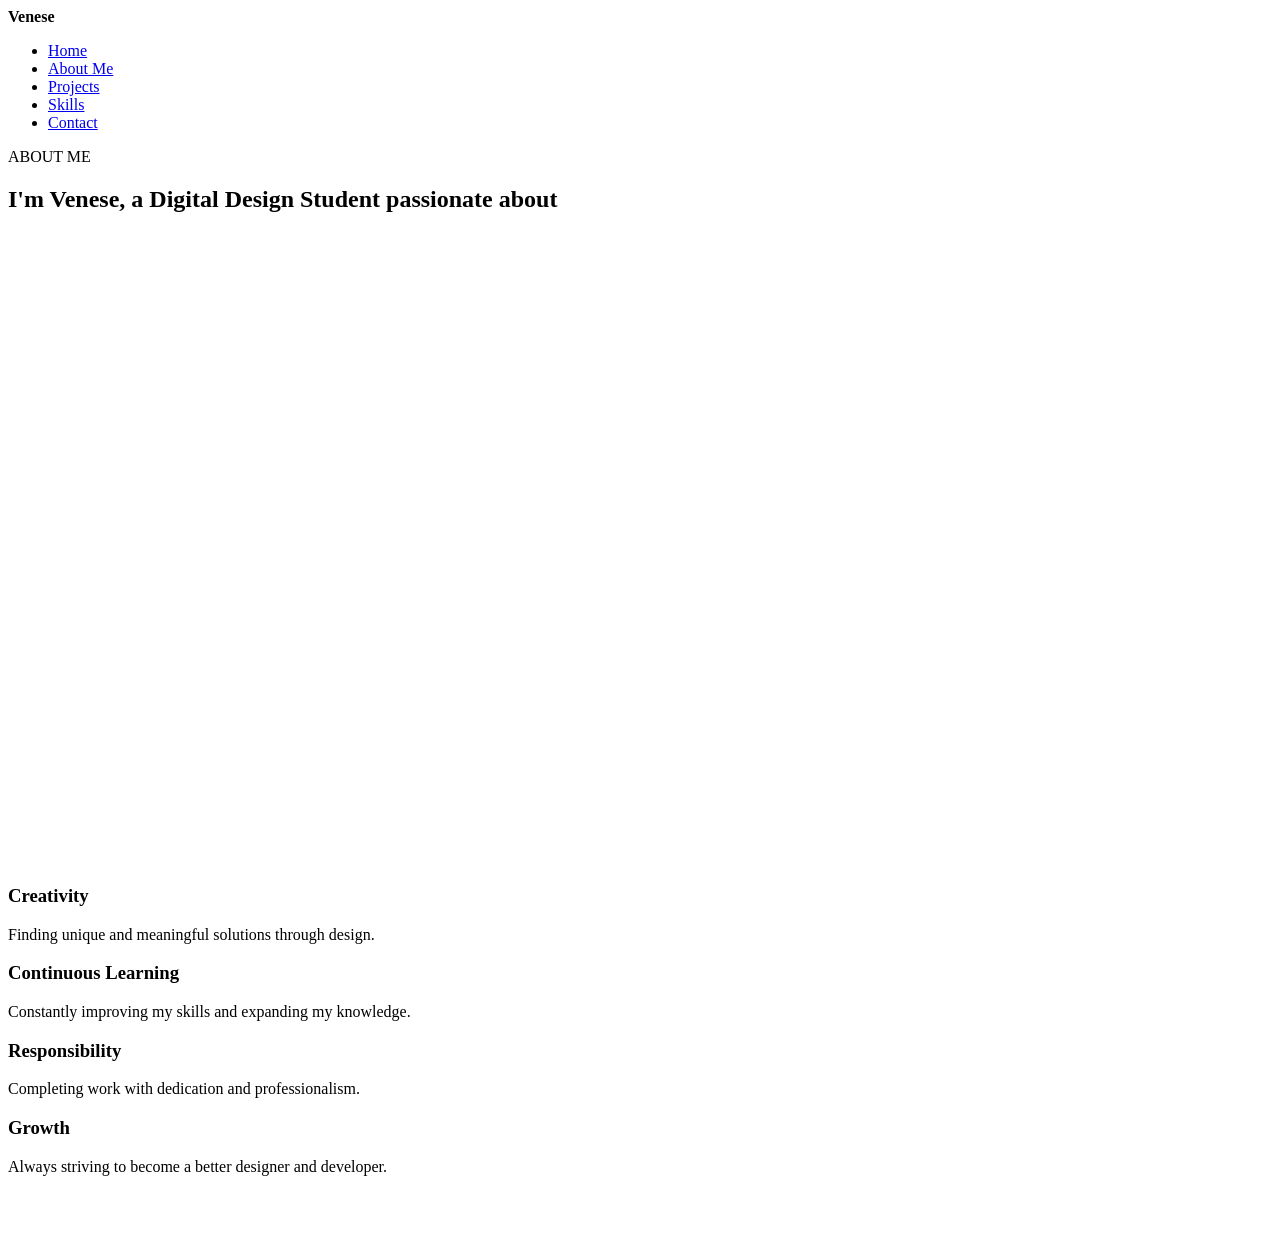
==== about.html @ 3a61f562 "Add files via upload" ====
<!DOCTYPE html>
<html lang="en">

<head>
    <meta charset="UTF-8">
    <meta name="viewport" content="width=device-width, initial-scale=1.0">
    <title>About Me | Venese Portfolio</title>

    <link rel="stylesheet" href="css/style.css">

    <link
        href="https://fonts.googleapis.com/css2?family=Cormorant+Garamond:wght@400;500;600;700&family=Poppins:wght@300;400;500;600&display=swap"
        rel="stylesheet">
</head>

<body>


    <nav>

        <div class="logo">
            <strong>Venese</strong>
        </div>

        <ul>
            <li><a href="index.html">Home</a></li>
            <li><a href="about.html">About Me</a></li>
            <li><a href="projects.html">Projects</a></li>
            <li><a href="skills.html">Skills</a></li>
            <li><a href="contact.html">Contact</a></li>
        </ul>

    </nav>


    <section class="about-page">

        <div class="about-left">

            <p class="small-title" style="color:black;">
                ABOUT ME
            </p>

            <h1>
                <span style="color:black;">
                    I'm Venese, a Digital Design Student passionate about
                </span>
                <span style="color:white;">
                    creativity and technology.
                </span>
            </h1>

            <p style="color:white;">
                I am currently pursuing a Diploma in Digital Design and have a strong interest in web development, UI/UX
                design, 3D modelling, and digital media.

                Through academic projects and personal learning, I continue to develop both my technical and creative
                skills while exploring innovative ways to create engaging digital experiences.
            </p>

        </div>

        <div class="about-right">

            <div class="about-info">

                <h3 style="color:white;">Education</h3>

                <p style="color:white;">
                    Diploma in Digital Design
                </p>

            </div>

            <div class="about-info">

                <h3 style="color:white;">Career Goal</h3>

                <p style="color:white;">
                    Front-End Web Developer & Digital Designer
                </p>

            </div>

            <div class="about-info">

                <h3 style="color:white;">Skills</h3>

                <p style="color:white;">
                    HTML & CSS<br>
                    UI / UX Design<br>
                    Graphic Design<br>
                    3D Modelling
                </p>

            </div>

            <div class="about-info">

                <h3 style="color:white;">Hobbies</h3>

                <p style="color:white;">
                    Playing Guitar<br>
                    Photography<br>
                    Sports<br>
                    Learning New Skills
                </p>

            </div>

            <div class="about-info">

                <h3 style="color:white;">Interests</h3>

                <p style="color:white;">
                    Web Development<br>
                    Digital Art<br>
                    Animation<br>
                    Game Design
                </p>

            </div>

        </div>

    </section>

    <!-- Values -->
    <section class="values">

        <h2 style="color:white;">My Values</h2>

        <div class="value-grid">

            <div class="value-card" style="color:black;">

                <h3>Creativity</h3>

                <p>
                    Finding unique and meaningful solutions through design.
                </p>

            </div>

            <div class="value-card" style="color:black;">

                <h3>Continuous Learning</h3>

                <p>
                    Constantly improving my skills and expanding my knowledge.
                </p>

            </div>

            <div class="value-card" style="color:black;">

                <h3>Responsibility</h3>

                <p>
                    Completing work with dedication and professionalism.
                </p>

            </div>

            <div class="value-card" style="color:black;">

                <h3>Growth</h3>

                <p>
                    Always striving to become a better designer and developer.
                </p>

            </div>

        </div>

    </section>

    <!-- Quote -->
    <section class="quote-section">

        <blockquote style="color:white;">
            "Great design is where creativity, functionality and user experience come together."
        </blockquote>

    </section>

    <!-- Footer -->
    <footer>

        <p style="color:white;">
            © 2026 Venese Tang Qian Ying | Personal Portfolio
        </p>

    </footer>

</body>

</html>
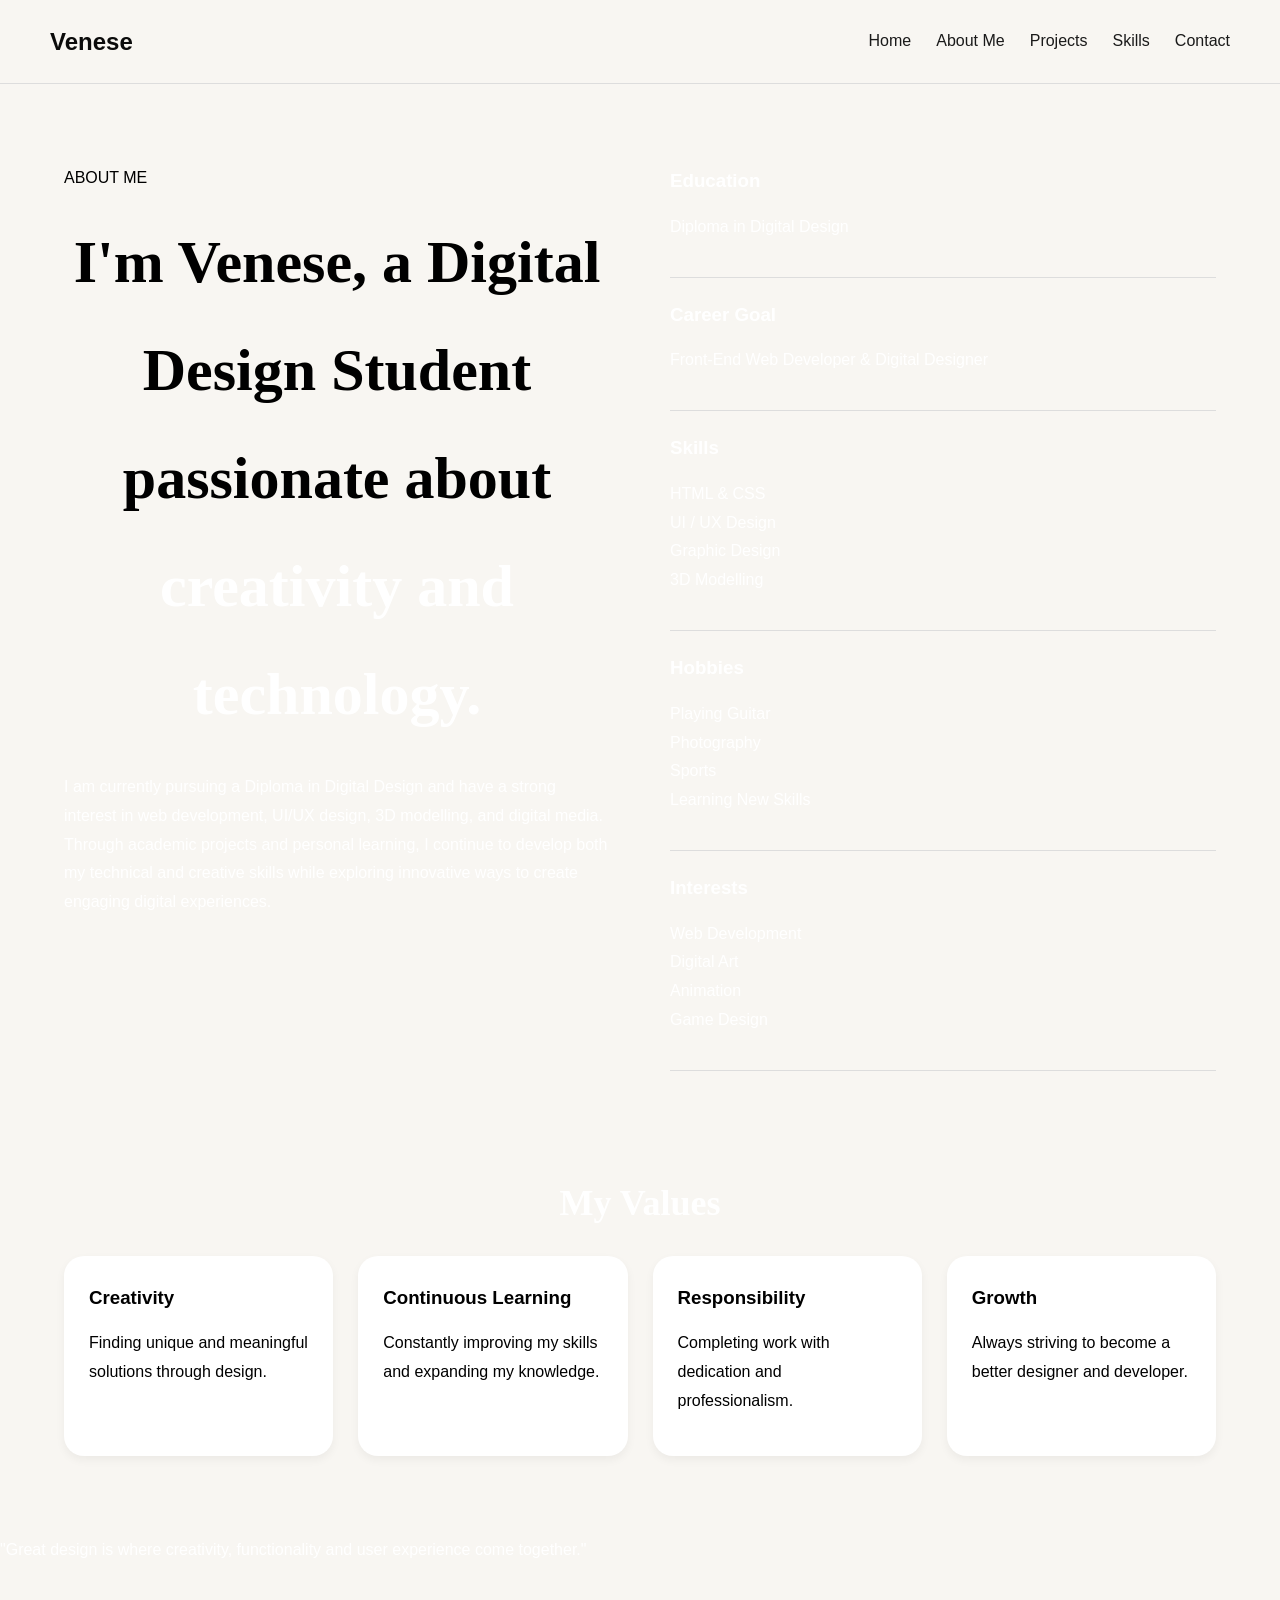
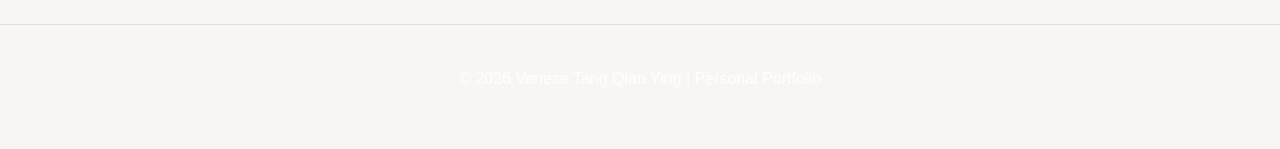
==== commit 6acd308b: "about.html" ====
--- a/about.html
+++ b/about.html
@@ -6,7 +6,7 @@
     <meta name="viewport" content="width=device-width, initial-scale=1.0">
     <title>About Me | Venese Portfolio</title>
 
-    <link rel="stylesheet" href="css/style.css">
+    <link rel="stylesheet" href="style.css">
 
     <link
         href="https://fonts.googleapis.com/css2?family=Cormorant+Garamond:wght@400;500;600;700&family=Poppins:wght@300;400;500;600&display=swap"
@@ -196,4 +196,4 @@
 
 </body>
 
-</html>+</html>
--- a/style.css
+++ b/style.css
@@ -0,0 +1,630 @@
+@import url('https://fonts.googleapis.com/css2?family=Poppins:wght@300;400;500;600&display=swap');
+
+
+* {
+    margin: 0;
+    padding: 0;
+    box-sizing: border-box;
+}
+
+
+body {
+    font-family: 'Poppins', sans-serif;
+
+    background: #f8f6f2;
+
+    color: rgb(11, 11, 11);
+    line-height: 1.8;
+
+    background-image: url("https://images.unsplash.com/photo-1518156677180-95a2893f3e9f?fm=jpg&q=60&w=3000&auto=format&fit=crop&ixlib=rb-4.1.0&ixid=M3wxMjA3fDB8MHxzZWFyY2h8M3x8YmxhY2slMjBhbmQlMjB3aGl0ZSUyMGFlc3RoZXRpY3xlbnwwfHwwfHx8MA%3D%3D");
+    background-size: cover;
+    background-position: center;
+    background-repeat: no-repeat;
+}
+
+
+nav {
+    background: #f8f6f2;
+    border-bottom: 1px solid #ddd;
+    padding: 20px 50px;
+
+    display: flex;
+    justify-content: space-between;
+    align-items: center;
+
+    position: sticky;
+    top: 0;
+    z-index: 1000;
+}
+
+.logo {
+    font-size: 24px;
+    font-weight: 600;
+}
+
+nav ul {
+    display: flex;
+    list-style: none;
+}
+
+nav ul li {
+    margin-left: 25px;
+}
+
+nav ul li a {
+    color: #1a1a1a;
+    text-decoration: none;
+    font-weight: 500;
+    transition: 0.3s;
+}
+
+nav ul li a:hover {
+    color: #777;
+}
+
+
+.container,
+.contact-container {
+    width: 90%;
+    max-width: 1200px;
+    margin: auto;
+    padding: 60px 0;
+}
+
+
+h1 {
+    text-align: center;
+    margin-bottom: 25px;
+    font-size: 60px;
+    font-family: Georgia, serif;
+}
+
+h2 {
+    text-align: center;
+    margin-bottom: 20px;
+    font-size: 36px;
+    font-family: Georgia, serif;
+}
+
+h3 {
+    margin-bottom: 15px;
+}
+
+p {
+    margin-bottom: 15px;
+}
+
+
+.profile-pic {
+    width: 250px;
+    height: 250px;
+
+    border-radius: 20px;
+
+    display: block;
+
+    margin: 0 auto 30px;
+
+    object-fit: cover;
+
+    box-shadow: 0 5px 15px rgba(0, 0, 0, 0.08);
+}
+
+.home-buttons {
+    text-align: center;
+    margin: 30px 0;
+}
+
+.btn {
+    display: inline-block;
+
+    background: #111;
+    color: white;
+
+    padding: 14px 30px;
+
+    border-radius: 50px;
+
+    text-decoration: none;
+
+    transition: 0.3s;
+
+    margin: 5px;
+}
+
+.btn:hover {
+    transform: translateY(-3px);
+}
+
+.btn-outline {
+
+    display: inline-block;
+
+    border: 2px solid white;
+
+    color: white;
+
+    padding: 14px 30px;
+
+    border-radius: 50px;
+
+    text-decoration: none;
+
+    transition: 0.3s;
+
+    margin: 5px;
+
+}
+
+.btn-outline:hover {
+    background: #111;
+    color: white;
+}
+
+
+.info-grid,
+.skills-grid {
+    display: grid;
+
+    grid-template-columns:
+        repeat(auto-fit, minmax(250px, 1fr));
+
+    gap: 25px;
+
+    margin-top: 30px;
+}
+
+
+.card,
+.info-card,
+.skill-card {
+
+    background: white;
+
+    padding: 30px;
+
+    border-radius: 20px;
+
+    box-shadow:
+        0 4px 10px rgba(0, 0, 0, 0.05);
+
+    transition: 0.4s;
+
+    margin-bottom: 20px;
+}
+
+.card:hover,
+.info-card:hover,
+.skill-card:hover {
+
+    transform: translateY(-8px);
+
+    box-shadow:
+        0 10px 20px rgba(0, 0, 0, 0.08);
+}
+
+.card h3,
+.skill-card h3 {
+    margin-bottom: 15px;
+}
+
+/* =========================
+   SKILLS
+========================= */
+
+.skill-card ul {
+    list-style: none;
+}
+
+.skill-card li {
+
+    padding: 10px 0;
+
+    border-bottom: 1px solid #eee;
+}
+
+.skill-card li:last-child {
+    border-bottom: none;
+}
+
+
+.project-img {
+
+    width: 100%;
+
+    border-radius: 15px;
+
+    margin: 15px 0;
+
+    transition: 0.4s;
+}
+
+.project-img:hover {
+
+    transform: scale(1.02);
+}
+
+
+.quote {
+
+    text-align: center;
+
+    margin-top: 50px;
+
+    font-style: italic;
+
+    color: #666;
+}
+
+
+.contact-info {
+
+    background: white;
+
+    padding: 25px;
+
+    border-radius: 20px;
+
+    margin-bottom: 25px;
+
+    box-shadow:
+        0 4px 10px rgba(0, 0, 0, 0.05);
+}
+
+.contact-box {
+
+    background: white;
+
+    padding: 35px;
+
+    border-radius: 20px;
+
+    box-shadow:
+        0 4px 10px rgba(0, 0, 0, 0.05);
+}
+
+.contact-box form {
+
+    display: flex;
+
+    flex-direction: column;
+}
+
+.contact-box label {
+
+    margin-top: 15px;
+
+    margin-bottom: 8px;
+
+    font-weight: 600;
+}
+
+.contact-box input,
+.contact-box textarea {
+
+    padding: 14px;
+
+    border: 1px solid #ddd;
+
+    border-radius: 10px;
+
+    font-size: 16px;
+}
+
+.contact-box button {
+
+    margin-top: 20px;
+
+    width: 200px;
+
+    padding: 14px;
+
+    background: #111;
+
+    color: white;
+
+    border: none;
+
+    border-radius: 50px;
+
+    cursor: pointer;
+
+    transition: 0.3s;
+}
+
+.contact-box button:hover {
+
+    background: #333;
+}
+
+
+.hero {
+
+    display: flex;
+
+    justify-content: space-between;
+
+    align-items: center;
+
+    gap: 60px;
+
+    width: 90%;
+
+    max-width: 1200px;
+
+    margin: 80px auto;
+}
+
+.hero-text {
+
+    flex: 1;
+}
+
+.hero-text h1 {
+
+    font-size: 70px;
+
+    text-align: left;
+
+    line-height: 1.1;
+}
+
+.hero-description {
+
+    color: #666;
+
+    margin: 20px 0;
+}
+
+.hero-image {
+
+    flex: 1;
+
+    text-align: center;
+}
+
+.hero-image img {
+
+    width: 100%;
+
+    max-width: 450px;
+
+    border-radius: 20px;
+}
+
+
+.about-page {
+
+    width: 90%;
+
+    max-width: 1200px;
+
+    margin: 80px auto;
+
+    display: grid;
+
+    grid-template-columns: 1fr 1fr;
+
+    gap: 60px;
+}
+
+.about-info {
+
+    border-bottom: 1px solid #ddd;
+
+    padding-bottom: 20px;
+
+    margin-bottom: 20px;
+}
+
+
+.values {
+
+    width: 90%;
+
+    max-width: 1200px;
+
+    margin: 80px auto;
+}
+
+.value-grid {
+
+    display: grid;
+
+    grid-template-columns:
+        repeat(auto-fit, minmax(250px, 1fr));
+
+    gap: 25px;
+}
+
+.value-card {
+
+    background: white;
+
+    padding: 25px;
+
+    border-radius: 20px;
+
+    box-shadow:
+        0 4px 10px rgba(0, 0, 0, 0.05);
+}
+
+
+.projects-page {
+
+    text-align: center;
+    width: 90%;
+    max-width: 1200px;
+    margin: 80px auto;
+}
+
+.project-item {
+
+    width: 90%;
+    max-width: 1200px;
+    margin: 80px auto;
+    display: grid;
+    grid-template-columns: 1fr 1fr;
+    gap: 50px;
+    align-items: center;
+}
+
+.project-image img {
+
+    width: 100%;
+
+    border-radius: 20px;
+}
+
+.project-content h2 {
+
+    text-align: left;
+}
+
+
+.gallery {
+
+    width: 90%;
+
+    max-width: 1200px;
+
+    margin: 80px auto;
+}
+
+
+footer {
+
+    text-align: center;
+
+    padding: 40px;
+
+    margin-top: 60px;
+
+    border-top: 1px solid #ddd;
+
+    color: #666;
+}
+
+
+.card,
+.info-card,
+.skill-card,
+.value-card {
+
+    animation: fadeIn 1s ease-in;
+}
+
+@keyframes fadeIn {
+
+    from {
+
+        opacity: 0;
+
+        transform: translateY(20px);
+    }
+
+    to {
+
+        opacity: 1;
+
+        transform: translateY(0);
+    }
+}
+
+@media(max-width:768px) {
+
+    nav {
+
+        flex-direction: column;
+    }
+
+    nav ul {
+
+        margin-top: 15px;
+
+        flex-wrap: wrap;
+
+        justify-content: center;
+    }
+
+    nav ul li {
+        margin: 8px;
+    }
+
+    h1 {
+        font-size: 40px;
+    }
+
+    .hero {
+
+        flex-direction: column;
+        text-align: center;
+    }
+
+    .hero-text h1 {
+
+        text-align: center;
+        font-size: 50px;
+    }
+
+    .about-page,
+    .project-item {
+        grid-template-columns: 1fr;
+    }
+
+}
+
+.gallery {
+
+    width: 90%;
+
+    max-width: 1200px;
+
+    margin: 80px auto;
+
+    text-align: center;
+}
+
+.gallery h2 {
+
+    margin-bottom: 30px;
+}
+
+
+.slider {
+    width: 100%;
+    overflow: hidden;
+    margin: 40px 0;
+}
+
+.slide-track {
+    display: flex;
+    width: max-content;
+    animation: scroll 20s linear infinite;
+}
+
+.slide-track img {
+    width: 280px;
+    height: 200px;
+    object-fit: cover;
+    border-radius: 15px;
+    margin-right: 20px;
+    flex-shrink: 0;
+
+    box-shadow: 0 4px 10px rgba(0, 0, 0, 0.1);
+    transition: 0.3s;
+}
+
+.slide-track img:hover {
+    transform: scale(1.05);
+}
+
+@keyframes scroll {
+    from {
+        transform: translateX(0);
+    }
+
+    to {
+        transform: translateX(-50%);
+    }
+}
